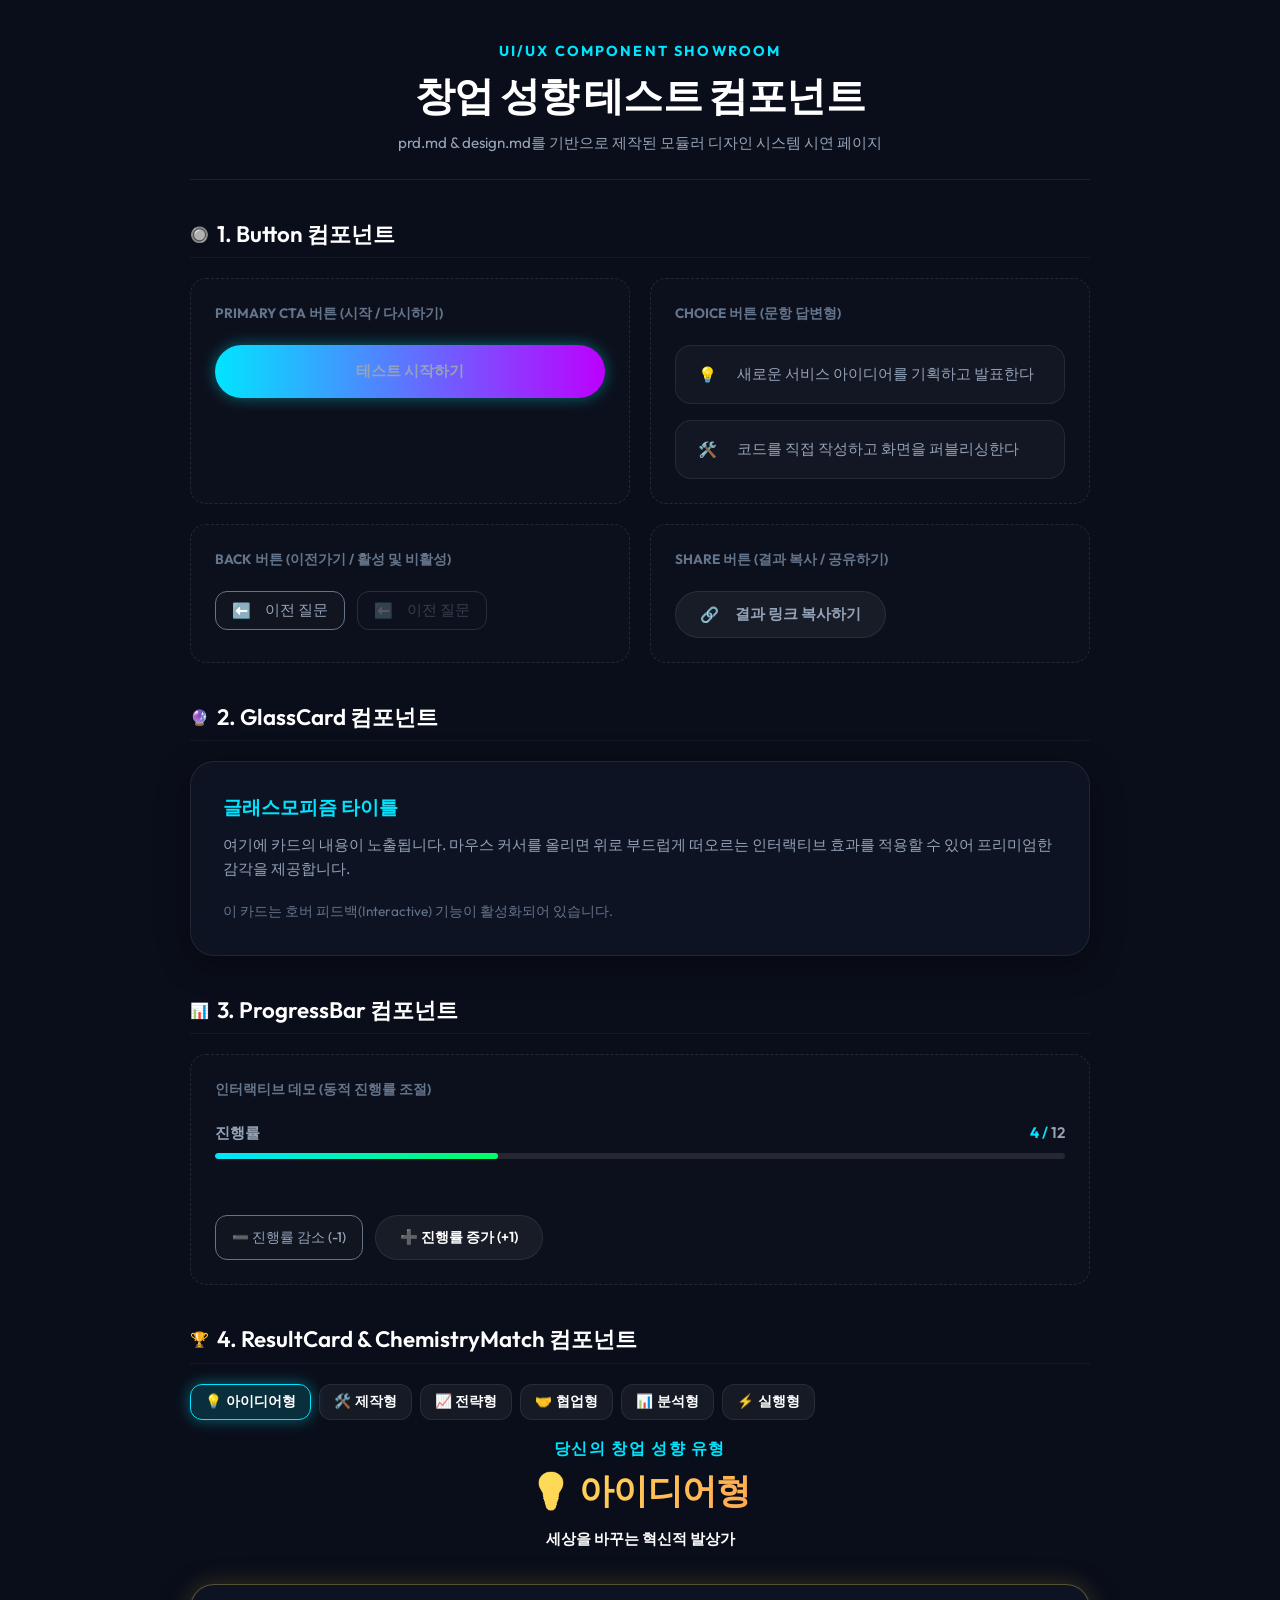
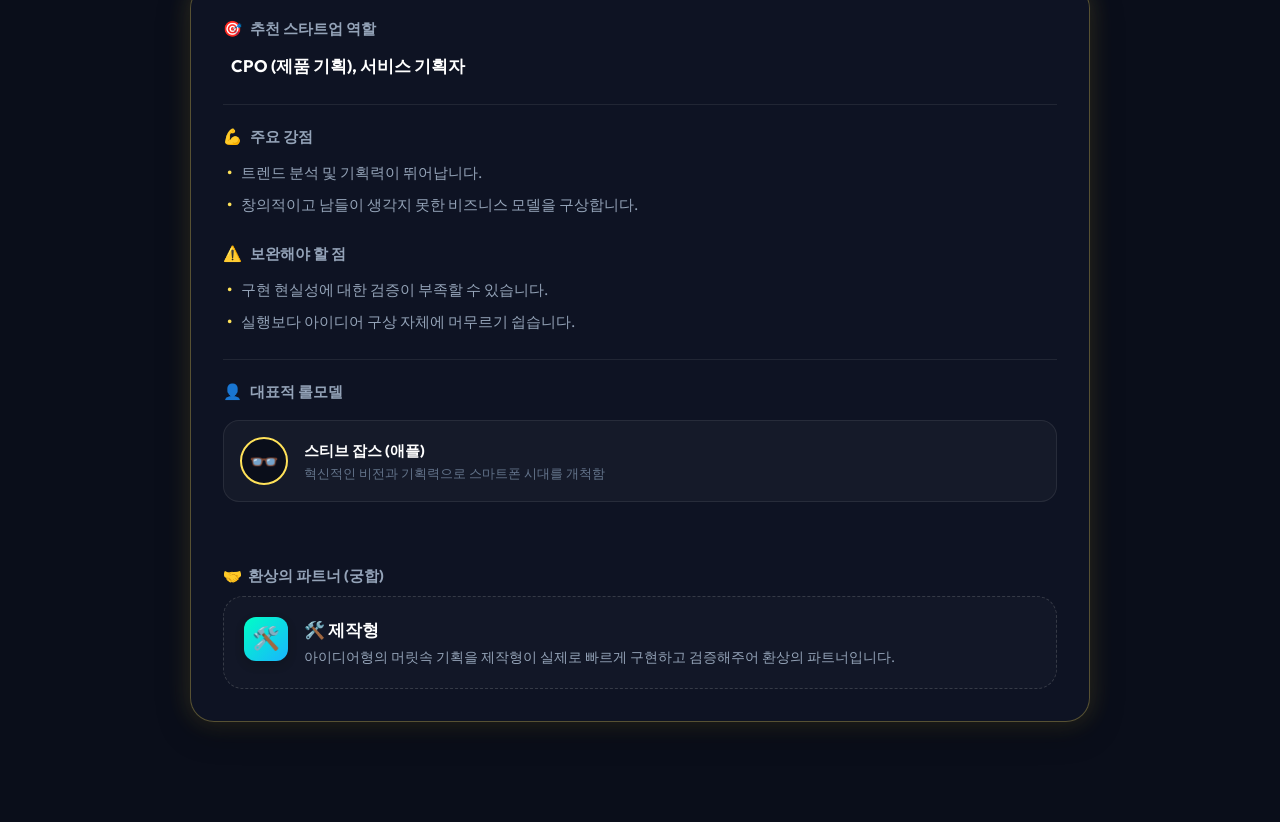
==== demo.html @ 2e78c286 "demo 생성" ====
<!-- demo.html -->
<!DOCTYPE html>
<html lang="ko">
<head>
  <meta charset="UTF-8">
  <meta name="viewport" content="width=device-width, initial-scale=1.0">
  <title>창업 성향 테스트 - UI 컴포넌트 쇼룸</title>
  <link href="https://fonts.googleapis.com/css2?family=Outfit:wght@300;400;600;700&family=Pretendard:wght@400;600;700&display=swap" rel="stylesheet">
  <link rel="stylesheet" href="src/styles/main.css">
  <style>
    /* Showroom specific styling */
    body {
      display: block; /* Override center layout of main.css */
      padding: 40px 20px;
      overflow-y: auto;
    }
    
    .showroom-container {
      max-width: 900px;
      margin: 0 auto;
    }
    
    .showroom-header {
      text-align: center;
      margin-bottom: 40px;
      border-bottom: 1px solid var(--color-border-glass);
      padding-bottom: 24px;
    }

    .showroom-subtitle {
      color: var(--color-primary);
      font-weight: 700;
      letter-spacing: 0.15em;
      font-size: 0.9rem;
      margin-bottom: 8px;
    }

    .showroom-title {
      font-size: 2.5rem;
      font-weight: 800;
    }

    .section-title {
      margin-top: 40px;
      margin-bottom: 20px;
      padding-bottom: 8px;
      border-bottom: 1px solid rgba(255, 255, 255, 0.05);
      color: var(--color-text-white);
      font-size: 1.4rem;
      display: flex;
      align-items: center;
      gap: 8px;
    }

    .demo-grid {
      display: grid;
      grid-template-columns: 1fr;
      gap: 20px;
    }

    @media (min-width: 768px) {
      .demo-grid {
        grid-template-columns: 1fr 1fr;
      }
    }

    .component-box {
      background: rgba(255, 255, 255, 0.01);
      border: 1px dashed rgba(255, 255, 255, 0.1);
      border-radius: 16px;
      padding: 24px;
      display: flex;
      flex-direction: column;
      gap: 16px;
      align-items: flex-start;
    }

    .component-box-title {
      font-size: 0.85rem;
      color: var(--color-text-muted);
      font-weight: 700;
      text-transform: uppercase;
      margin-bottom: 4px;
    }

    .type-selector-buttons {
      display: flex;
      flex-wrap: wrap;
      gap: 8px;
      margin-bottom: 16px;
    }

    .type-btn {
      background: rgba(255, 255, 255, 0.05);
      border: 1px solid var(--color-border-glass);
      color: var(--color-text-white);
      border-radius: 12px;
      padding: 8px 14px;
      cursor: pointer;
      font-size: 0.85rem;
      font-weight: 600;
      transition: all 0.2s ease;
    }

    .type-btn:hover {
      background: rgba(255, 255, 255, 0.1);
      border-color: var(--color-primary);
    }

    .type-btn.active {
      background: rgba(0, 229, 255, 0.15);
      border-color: var(--color-primary);
      box-shadow: var(--glow-primary);
    }
  </style>
</head>
<body>
  <div class="showroom-container">
    <header class="showroom-header">
      <div class="showroom-subtitle">UI/UX COMPONENT SHOWROOM</div>
      <h1 class="showroom-title">창업 성향 테스트 컴포넌트</h1>
      <p style="color: var(--color-text-gray); margin-top: 8px;">prd.md & design.md를 기반으로 제작된 모듈러 디자인 시스템 시연 페이지</p>
    </header>

    <!-- 1. BUTTONS -->
    <h2 class="section-title"><span>🔘</span> 1. Button 컴포넌트</h2>
    <div class="demo-grid">
      <div class="component-box">
        <span class="component-box-title">Primary CTA 버튼 (시작 / 다시하기)</span>
        <div id="btn-primary-container" style="width: 100%;"></div>
      </div>
      
      <div class="component-box">
        <span class="component-box-title">Choice 버튼 (문항 답변형)</span>
        <div id="btn-choice-container-1" style="width: 100%;"></div>
        <div id="btn-choice-container-2" style="width: 100%;"></div>
      </div>
      
      <div class="component-box">
        <span class="component-box-title">Back 버튼 (이전가기 / 활성 및 비활성)</span>
        <div style="display: flex; gap: 12px;">
          <div id="btn-back-enabled-container"></div>
          <div id="btn-back-disabled-container"></div>
        </div>
      </div>

      <div class="component-box">
        <span class="component-box-title">Share 버튼 (결과 복사 / 공유하기)</span>
        <div id="btn-share-container"></div>
      </div>
    </div>

    <!-- 2. GLASS CARD -->
    <h2 class="section-title"><span>🔮</span> 2. GlassCard 컴포넌트</h2>
    <div class="demo-grid" style="grid-template-columns: 1fr;">
      <div id="glass-card-container"></div>
    </div>

    <!-- 3. PROGRESS BAR -->
    <h2 class="section-title"><span>📊</span> 3. ProgressBar 컴포넌트</h2>
    <div class="component-box" style="width: 100%; align-items: stretch;">
      <span class="component-box-title">인터랙티브 데모 (동적 진행률 조절)</span>
      <div id="progress-bar-container"></div>
      <div style="display: flex; gap: 12px; margin-top: 10px;">
        <button id="prog-dec-btn" class="btn btn-back">➖ 진행률 감소 (-1)</button>
        <button id="prog-inc-btn" class="btn btn-share">➕ 진행률 증가 (+1)</button>
      </div>
    </div>

    <!-- 4. RESULTS & CHEMISTRY -->
    <h2 class="section-title"><span>🏆</span> 4. ResultCard & ChemistryMatch 컴포넌트</h2>
    <div class="type-selector-buttons">
      <button class="type-btn active" data-type="idea">💡 아이디어형</button>
      <button class="type-btn" data-type="builder">🛠️ 제작형</button>
      <button class="type-btn" data-type="strategy">📈 전략형</button>
      <button class="type-btn" data-type="collaboration">🤝 협업형</button>
      <button class="type-btn" data-type="analysis">📊 분석형</button>
      <button class="type-btn" data-type="execution">⚡ 실행형</button>
    </div>

    <div class="demo-grid" style="grid-template-columns: 1fr; margin-bottom: 60px;">
      <div id="dynamic-result-container"></div>
    </div>
  </div>

  <!-- SHOWROOM LOGIC SCRIPT -->
  <script type="module">
    import { createButton } from './src/components/Button/Button.js';
    import { createGlassCard } from './src/components/GlassCard/GlassCard.js';
    import { ProgressBar } from './src/components/ProgressBar/ProgressBar.js';
    import { createResultCard } from './src/components/ResultCard/ResultCard.js';
    import { createChemistryMatch } from './src/components/ChemistryMatch/ChemistryMatch.js';

    // 1. BUTTON DEMOS
    const pBtn = createButton({
      text: '테스트 시작하기',
      type: 'primary',
      onClick: () => alert('메인 버튼 클릭!')
    });
    document.getElementById('btn-primary-container').appendChild(pBtn);

    const cBtn1 = createButton({
      text: '새로운 서비스 아이디어를 기획하고 발표한다',
      type: 'choice',
      icon: '💡',
      onClick: () => alert('선택지 A 선택!')
    });
    document.getElementById('btn-choice-container-1').appendChild(cBtn1);

    const cBtn2 = createButton({
      text: '코드를 직접 작성하고 화면을 퍼블리싱한다',
      type: 'choice',
      icon: '🛠️',
      onClick: () => alert('선택지 B 선택!')
    });
    document.getElementById('btn-choice-container-2').appendChild(cBtn2);

    const bBtn1 = createButton({
      text: '이전 질문',
      type: 'back',
      icon: '⬅️',
      onClick: () => alert('이전으로 이동')
    });
    document.getElementById('btn-back-enabled-container').appendChild(bBtn1);

    const bBtn2 = createButton({
      text: '이전 질문',
      type: 'back',
      icon: '⬅️',
      disabled: true
    });
    document.getElementById('btn-back-disabled-container').appendChild(bBtn2);

    const sBtn = createButton({
      text: '결과 링크 복사하기',
      type: 'share',
      icon: '🔗',
      onClick: () => alert('클립보드에 복사되었습니다!')
    });
    document.getElementById('btn-share-container').appendChild(sBtn);

    // 2. GLASS CARD DEMO
    const cardContent = `
      <h3 style="color: var(--color-primary); margin-bottom: 12px;">글래스모피즘 타이틀</h3>
      <p style="margin-bottom: 16px;">여기에 카드의 내용이 노출됩니다. 마우스 커서를 올리면 위로 부드럽게 떠오르는 인터랙티브 효과를 적용할 수 있어 프리미엄한 감각을 제공합니다.</p>
      <span class="caption">이 카드는 호버 피드백(Interactive) 기능이 활성화되어 있습니다.</span>
    `;
    const glassCard = createGlassCard({
      content: cardContent,
      interactive: true
    });
    document.getElementById('glass-card-container').appendChild(glassCard);

    // 3. PROGRESS BAR DEMO
    const progress = new ProgressBar();
    let currentStep = 4;
    const totalStep = 12;
    progress.update(currentStep, totalStep);
    document.getElementById('progress-bar-container').appendChild(progress.element);

    document.getElementById('prog-inc-btn').addEventListener('click', () => {
      if (currentStep < totalStep) {
        currentStep++;
        progress.update(currentStep, totalStep);
      }
    });

    document.getElementById('prog-dec-btn').addEventListener('click', () => {
      if (currentStep > 1) {
        currentStep--;
        progress.update(currentStep, totalStep);
      }
    });

    // 4. RESULT & CHEMISTRY SELECTOR DEMO
    const startupTypes = {
      idea: {
        typeId: 'idea',
        typeName: '💡 아이디어형',
        typeTitle: '세상을 바꾸는 혁신적 발상가',
        role: 'CPO (제품 기획), 서비스 기획자',
        strengths: ['트렌드 분석 및 기획력이 뛰어납니다.', '창의적이고 남들이 생각지 못한 비즈니스 모델을 구상합니다.'],
        weaknesses: ['구현 현실성에 대한 검증이 부족할 수 있습니다.', '실행보다 아이디어 구상 자체에 머무르기 쉽습니다.'],
        roleModel: { name: '스티브 잡스 (애플)', desc: '혁신적인 비전과 기획력으로 스마트폰 시대를 개척함', emoji: '👓' },
        partner: {
          partnerTypeId: 'builder',
          partnerTypeName: '🛠️ 제작형',
          partnerEmoji: '🛠️',
          reason: '아이디어형의 머릿속 기획을 제작형이 실제로 빠르게 구현하고 검증해주어 환상의 파트너입니다.'
        }
      },
      builder: {
        typeId: 'builder',
        typeName: '🛠️ 제작형',
        typeTitle: '아이디어를 실물로 만드는 메이커',
        role: 'CTO (기술 책임), 개발자, 디자이너',
        strengths: ['상상 속의 서비스를 실물 MVP로 직접 만들어냅니다.', '기술적 가능성을 구체적으로 판별합니다.'],
        weaknesses: ['시장 가치 검증보다 코딩/디자인 자체에 몰두하기 쉽습니다.', '대외 소통 및 기획 마케팅이 약할 수 있습니다.'],
        roleModel: { name: '스티브 워즈니악 (애플 코파운더)', desc: '잡스의 아이디어를 완벽한 회로와 컴퓨터 제품으로 개발해냄', emoji: '🧑‍💻' },
        partner: {
          partnerTypeId: 'idea',
          partnerTypeName: '💡 아이디어형',
          partnerEmoji: '💡',
          reason: '제작형의 코딩/디자인 역량을 아이디어형의 혁신적인 비전과 융합할 때 완벽한 서비스가 탄생합니다.'
        }
      },
      strategy: {
        typeId: 'strategy',
        typeName: '📈 전략형',
        typeTitle: '시장을 분석하고 방향을 잡는 나침반',
        role: 'CEO (대표), 비즈니스 디벨로퍼',
        strengths: ['시장 규모를 분석하고 경쟁 우위 전략을 치밀하게 설계합니다.', '팀의 궁극적인 비즈니스 구조를 잡습니다.'],
        weaknesses: ['너무 신중하게 생각하느라 첫발을 떼기 늦어질 수 있습니다.', '초기 기동력이 떨어질 수 있습니다.'],
        roleModel: { name: '제프 베이조스 (아마존)', desc: '플라이휠 효과 등 장기적이고 치밀한 비즈니스 전략 설계', emoji: '📦' },
        partner: {
          partnerTypeId: 'execution',
          partnerTypeName: '⚡ 실행형',
          partnerEmoji: '⚡',
          reason: '전략형의 치밀한 밑그림을 실행형이 현장에서 즉각 행동하고 검증해주어 최상의 궁합을 이룹니다.'
        }
      },
      collaboration: {
        typeId: 'collaboration',
        typeName: '🤝 협업형',
        typeTitle: '팀의 결속력을 높이는 윤활유',
        role: 'CMO (마케팅), 대외협력, HR',
        strengths: ['뛰어난 소통력으로 팀 내 갈등을 중재하고 분위기를 이끕니다.', '네트워킹 및 외부 파트너십 구축에 탁월합니다.'],
        weaknesses: ['객관적인 리스크 판단이나 수치 평가를 머뭇거릴 수 있습니다.', '결단력이 필요한 때에 흔들리기 쉽습니다.'],
        roleModel: { name: '토니 셰이 (자포스)', desc: '소통과 고객 중심의 행복 문화를 형성해 거대 기업으로 성장시킴', emoji: '👞' },
        partner: {
          partnerTypeId: 'analysis',
          partnerTypeName: '📊 분석형',
          partnerEmoji: '📊',
          reason: '다소 날카롭고 차가운 분석형의 팩트 체크를 협업형이 완충하고 팀워크로 조화롭게 중재해 줍니다.'
        }
      },
      analysis: {
        typeId: 'analysis',
        typeName: '📊 분석형',
        typeTitle: '리스크를 감지하고 검증하는 방패',
        role: 'CFO (재무), 데이터 분석가',
        strengths: ['데이터와 숫자를 기반으로 리스크를 철저히 검증합니다.', '자금 계획 및 수익화 지표를 설계합니다.'],
        weaknesses: ['팀원들에게 차갑거나 비판적인 인상을 줄 수 있습니다.', '감정적 소통에 서투를 수 있습니다.'],
        roleModel: { name: '피터 틸 (페이팔)', desc: '독점 시장의 가치를 숫자로 분석하고 제로 투 원의 전략을 규명함', emoji: '♟️' },
        partner: {
          partnerTypeId: 'collaboration',
          partnerTypeName: '🤝 협업형',
          partnerEmoji: '🤝',
          reason: '날카로운 분석에 따뜻한 조력과 조율을 더하는 협업형과 팀을 이룰 때 균형 잡힌 팀 빌딩이 완료됩니다.'
        }
      },
      execution: {
        typeId: 'execution',
        typeName: '⚡ 실행형',
        typeTitle: '망설임 없이 고객을 만나는 돌격대장',
        role: 'COO (운영), 세일즈, 그로스 해커',
        strengths: ['높은 추진력으로 리스크를 뚫고 빠르게 세일즈를 성사시킵니다.', '고객 피드백을 수집해 서비스를 피벗합니다.'],
        weaknesses: ['중장기적인 전략 설계나 꼼꼼한 수익성 확인이 누락될 수 있습니다.', '주먹구구식 운영이 될 우려가 있습니다.'],
        roleModel: { name: '일론 머스크 (테슬라)', desc: '불가능에 가까운 비전을 무자비한 추진력과 행동으로 실천함', emoji: '🚀' },
        partner: {
          partnerTypeId: 'strategy',
          partnerTypeName: '📈 전략형',
          partnerEmoji: '📈',
          reason: '실행형의 추진력에 전략형의 방향성 및 치밀한 분석이 더해지면 지치지 않고 성공 궤도에 오릅니다.'
        }
      }
    };

    // Render logic function
    function renderResult(typeKey) {
      const typeData = startupTypes[typeKey];
      const container = document.getElementById('dynamic-result-container');
      container.innerHTML = ''; // Reset
      
      // 1. Create result card
      const resCard = createResultCard(typeData);
      
      // 2. Create chemistry card
      const chemCard = createChemistryMatch(typeData.partner);
      
      // Appended inside the result box area
      const resultBoxEl = resCard.querySelector(`.result-box-${typeKey}`);
      if (resultBoxEl) {
        // Append chemistry match card right before the role model section (or at the bottom of the box)
        resultBoxEl.appendChild(document.createElement('br'));
        resultBoxEl.appendChild(chemCard);
      }
      
      container.appendChild(resCard);
    }

    // Initialize with 'idea' type
    renderResult('idea');

    // Attach selector buttons handler
    const typeButtons = document.querySelectorAll('.type-btn');
    typeButtons.forEach(btn => {
      btn.addEventListener('click', (e) => {
        typeButtons.forEach(b => b.classList.remove('active'));
        btn.classList.add('active');
        
        const selectedType = btn.getAttribute('data-type');
        renderResult(selectedType);
      });
    });
  </script>
</body>
</html>
---- src/styles/main.css ----
/* src/styles/main.css */
@import url('./variables.css');

/* CSS Reset & Base */
*, *::before, *::after {
  box-sizing: border-box;
  margin: 0;
  padding: 0;
}

body {
  background-color: var(--color-bg-darkest);
  font-family: var(--font-family);
  color: var(--color-text-white);
  line-height: 1.6;
  -webkit-font-smoothing: antialiased;
  -moz-osx-font-smoothing: grayscale;
  min-height: 100vh;
  display: flex;
  justify-content: center;
  align-items: center;
  overflow-x: hidden;
  padding: 20px;
}

/* App Container Layout */
#app {
  width: 100%;
  max-width: 480px; /* Mobile first default */
  margin: 0 auto;
  min-height: 500px;
  display: flex;
  flex-direction: column;
  justify-content: center;
}

/* Tablet (768px 이상) */
@media (min-width: 768px) {
  #app {
    max-width: 640px;
  }
}

/* Desktop (1024px 이상) */
@media (min-width: 1024px) {
  #app {
    max-width: 800px;
  }
}

/* Typography Hierarchy */
h1 {
  font-size: 2rem;
  font-weight: 700;
  line-height: 1.2;
  letter-spacing: -0.02em;
  margin-bottom: 12px;
}

h2 {
  font-size: 1.5rem;
  font-weight: 600;
  line-height: 1.3;
  margin-bottom: 16px;
}

h3 {
  font-size: 1.2rem;
  font-weight: 600;
  line-height: 1.4;
  margin-bottom: 8px;
}

p, span, label {
  font-size: 0.95rem;
  color: var(--color-text-gray);
}

.caption {
  font-size: 0.85rem;
  color: var(--color-text-muted);
}

/* Global Focus Ring for Keyboard Access */
button:focus-visible,
a:focus-visible {
  outline: 2px solid var(--color-primary);
  outline-offset: 4px;
}

/* Utility Animations */
@keyframes slideIn {
  from {
    opacity: 0;
    transform: translateY(15px);
  }
  to {
    opacity: 1;
    transform: translateY(0);
  }
}

.fade-in-slide {
  animation: slideIn 0.4s cubic-bezier(0.16, 1, 0.3, 1) forwards;
}
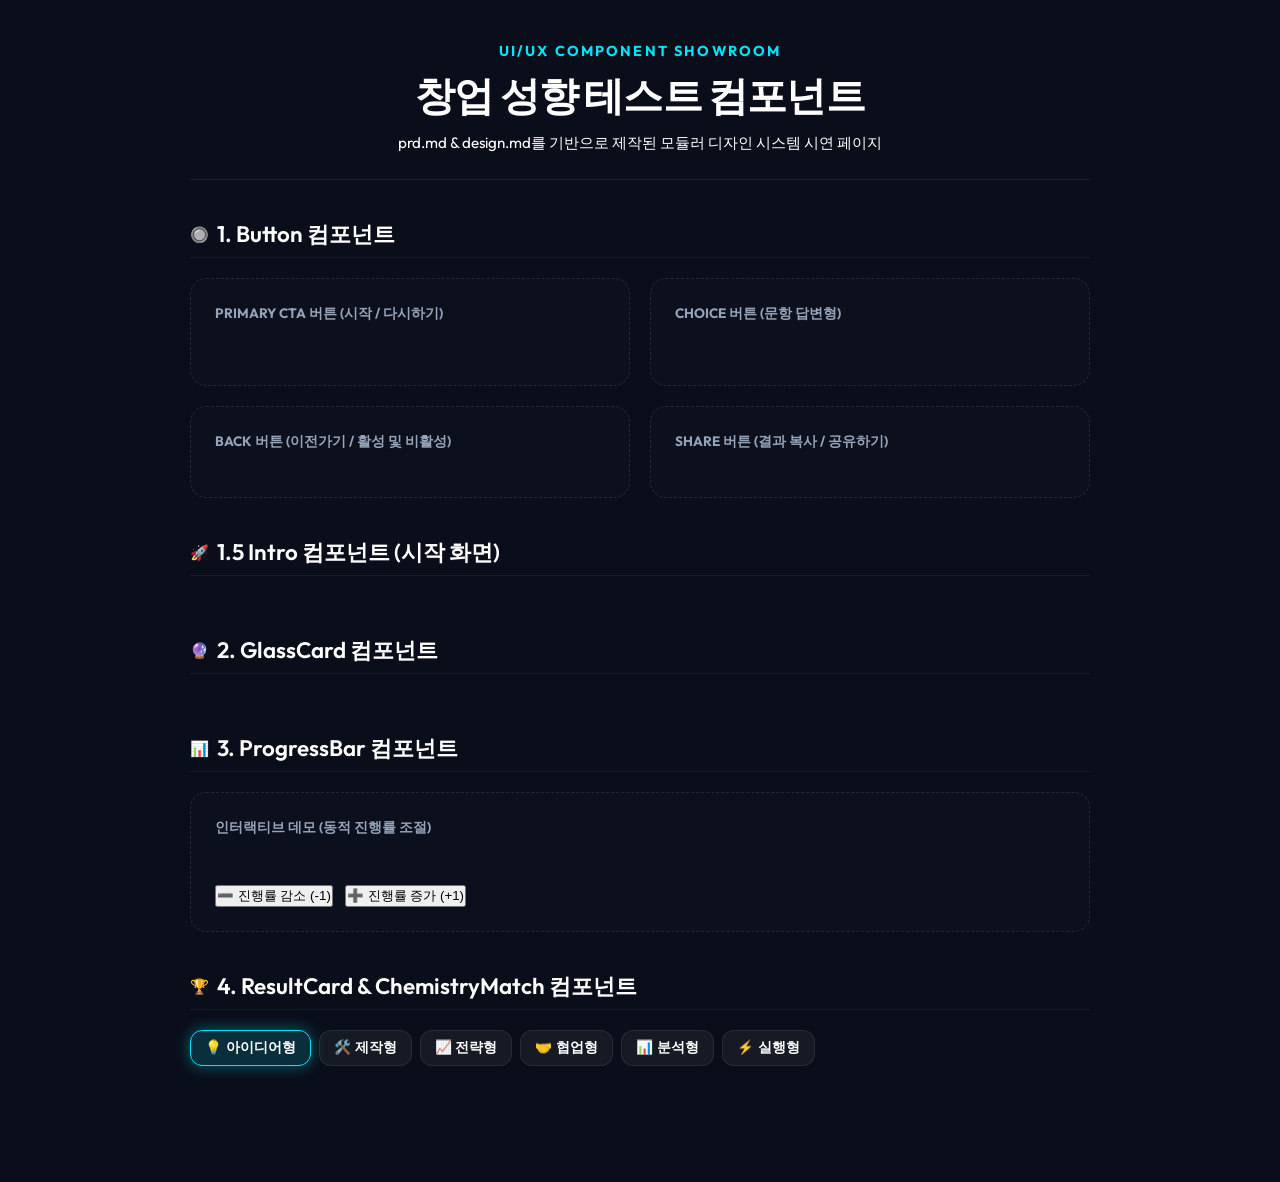
==== commit 9d0922c8: "v1.0" ====
--- a/demo.html
+++ b/demo.html
@@ -150,6 +150,12 @@
       </div>
     </div>
 
+    <!-- 1.5 INTRO PAGE -->
+    <h2 class="section-title"><span>🚀</span> 1.5 Intro 컴포넌트 (시작 화면)</h2>
+    <div class="demo-grid" style="grid-template-columns: 1fr; margin-bottom: 20px;">
+      <div id="intro-container"></div>
+    </div>
+
     <!-- 2. GLASS CARD -->
     <h2 class="section-title"><span>🔮</span> 2. GlassCard 컴포넌트</h2>
     <div class="demo-grid" style="grid-template-columns: 1fr;">
@@ -190,6 +196,7 @@
     import { ProgressBar } from './src/components/ProgressBar/ProgressBar.js';
     import { createResultCard } from './src/components/ResultCard/ResultCard.js';
     import { createChemistryMatch } from './src/components/ChemistryMatch/ChemistryMatch.js';
+    import { createIntroPage } from './src/components/Intro/Intro.js';
 
     // 1. BUTTON DEMOS
     const pBtn = createButton({
@@ -238,6 +245,12 @@
       onClick: () => alert('클립보드에 복사되었습니다!')
     });
     document.getElementById('btn-share-container').appendChild(sBtn);
+
+    // 1.5 INTRO PAGE DEMO
+    const introPage = createIntroPage({
+      onStart: () => alert('테스트 시작하기 버튼이 클릭되었습니다!')
+    });
+    document.getElementById('intro-container').appendChild(introPage);
 
     // 2. GLASS CARD DEMO
     const cardContent = `
